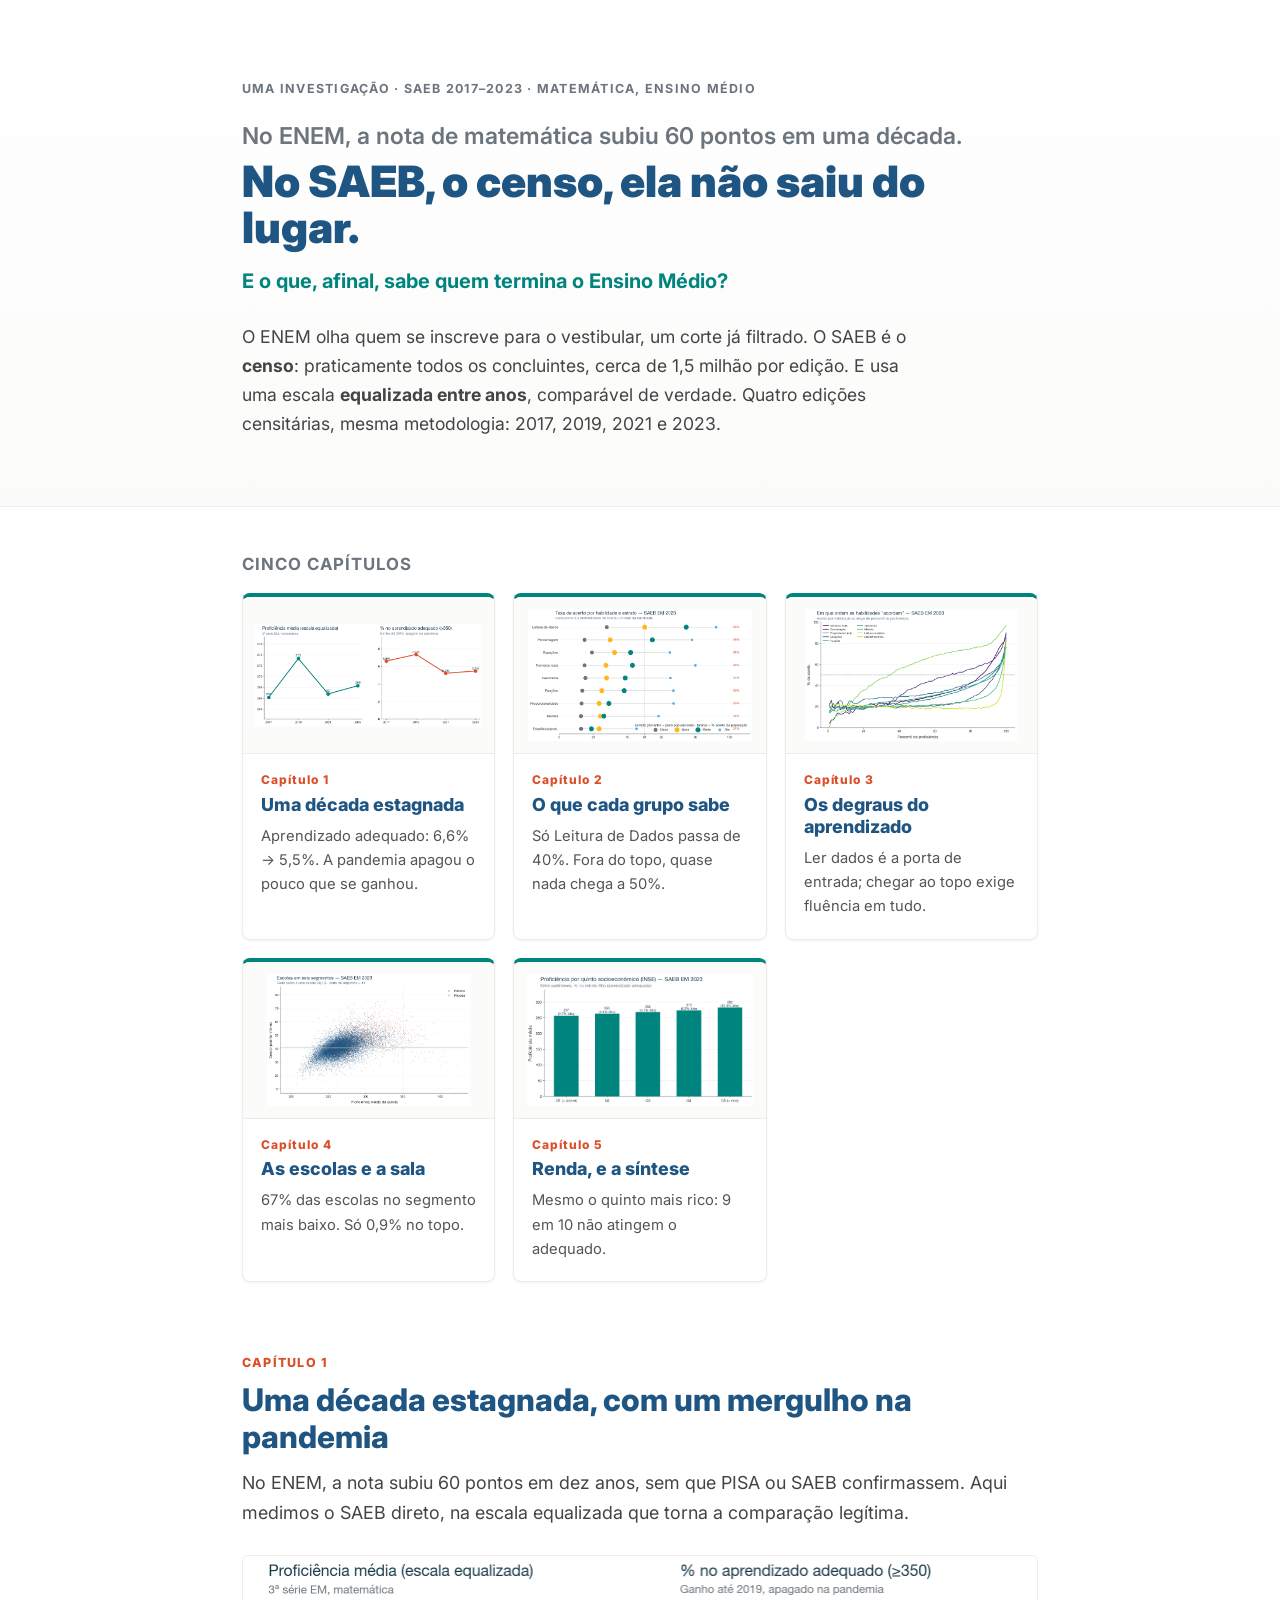
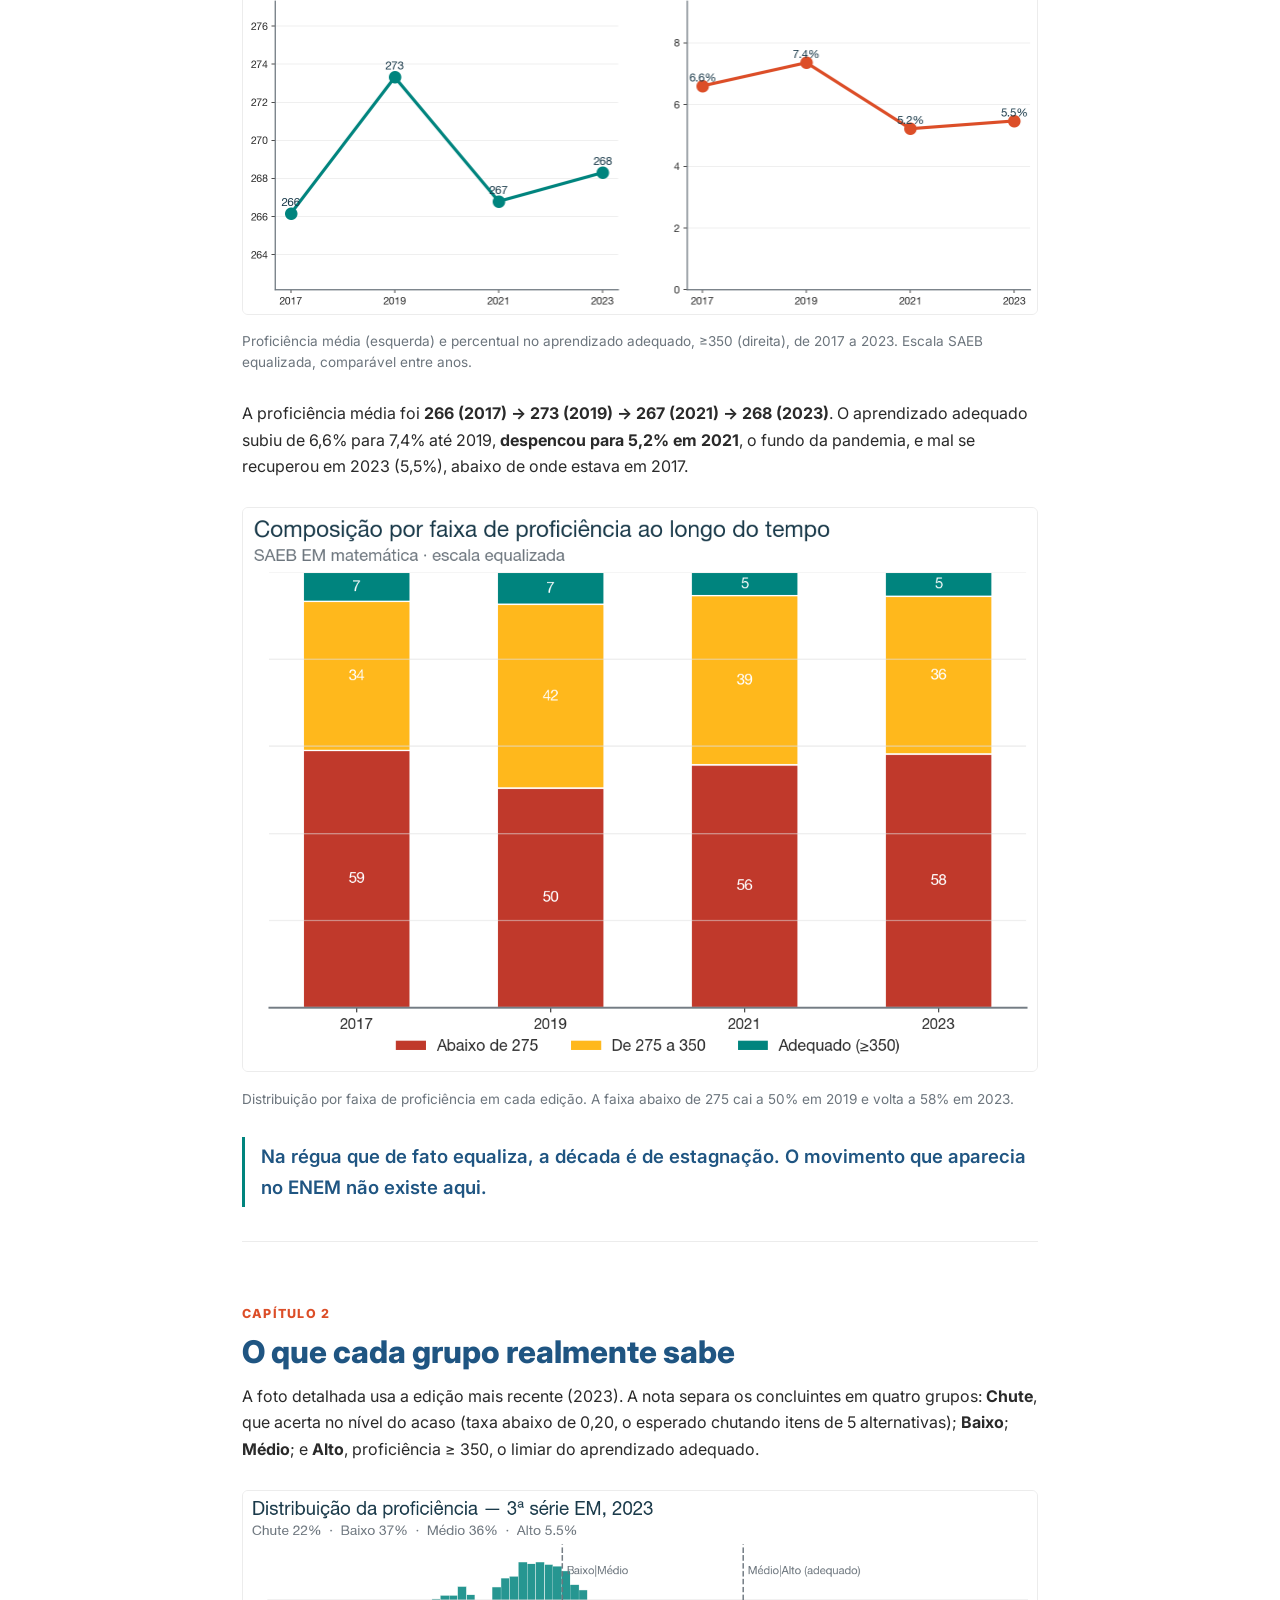
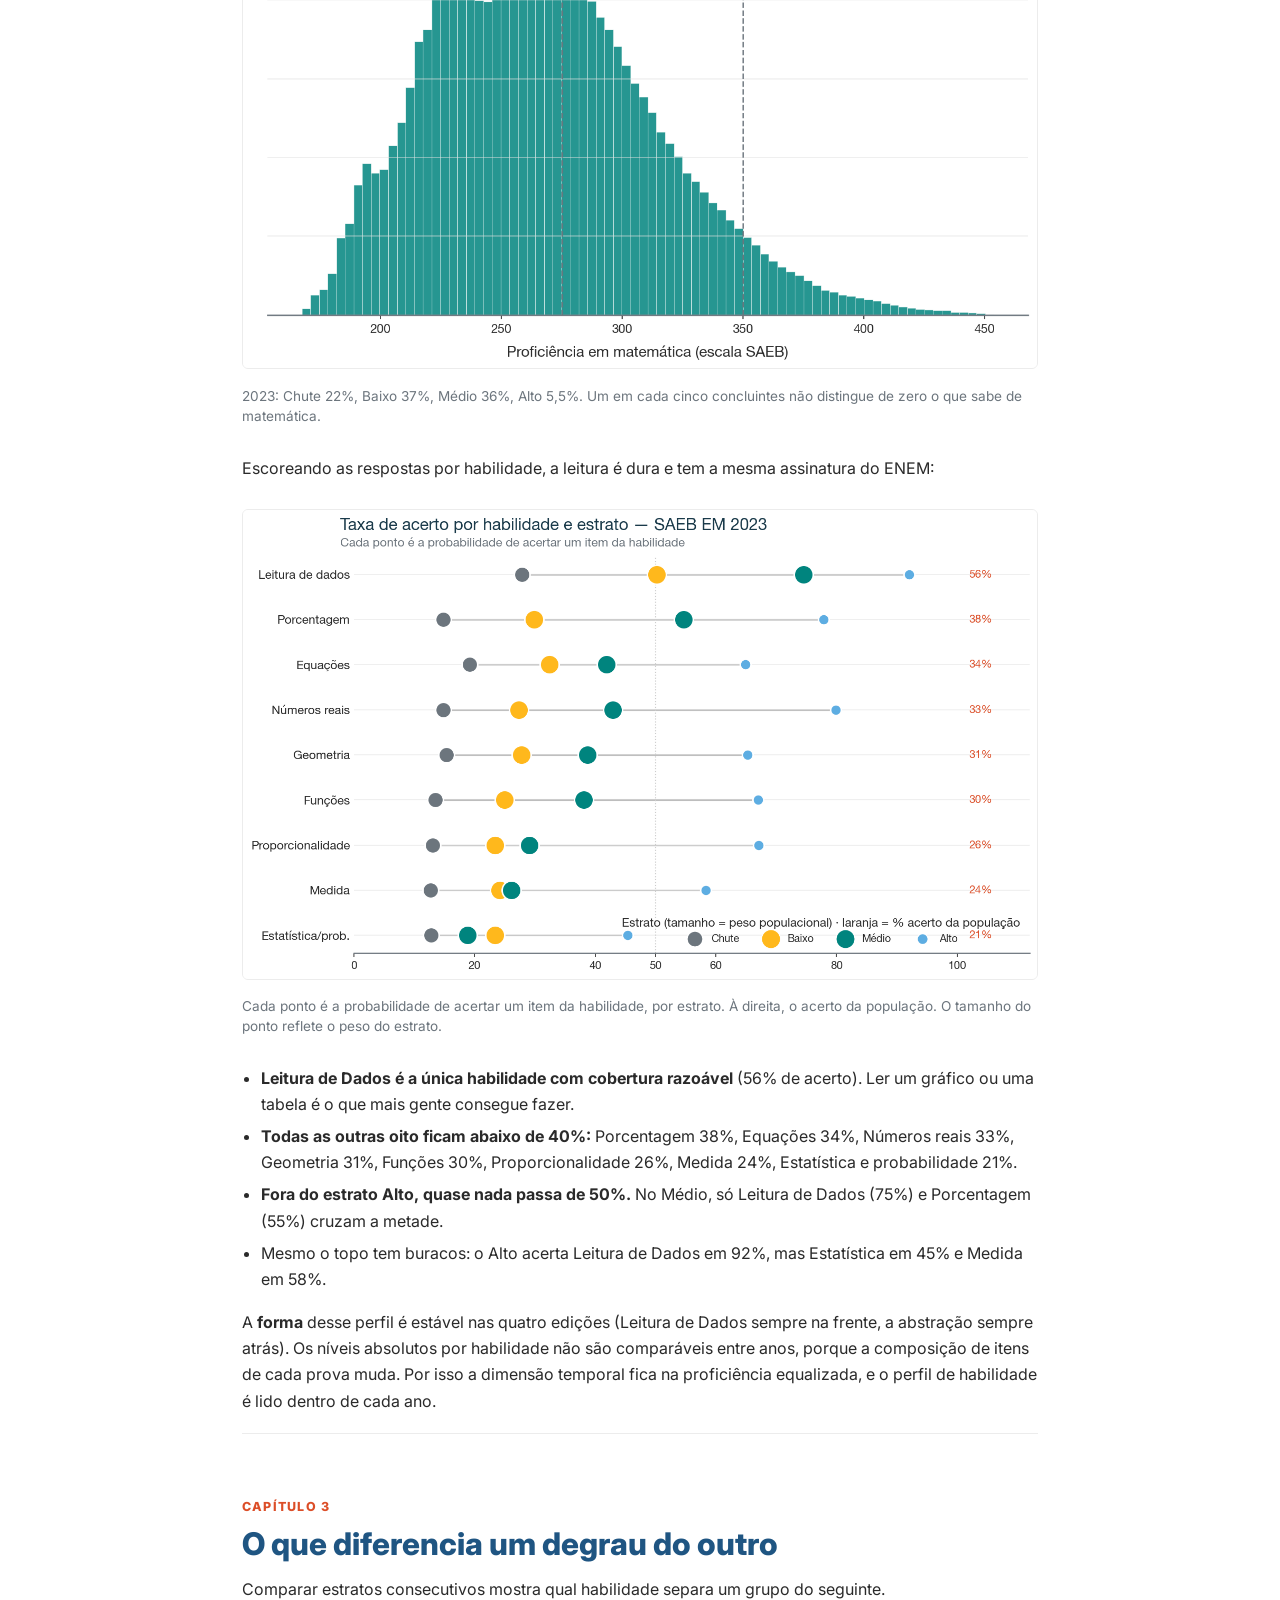
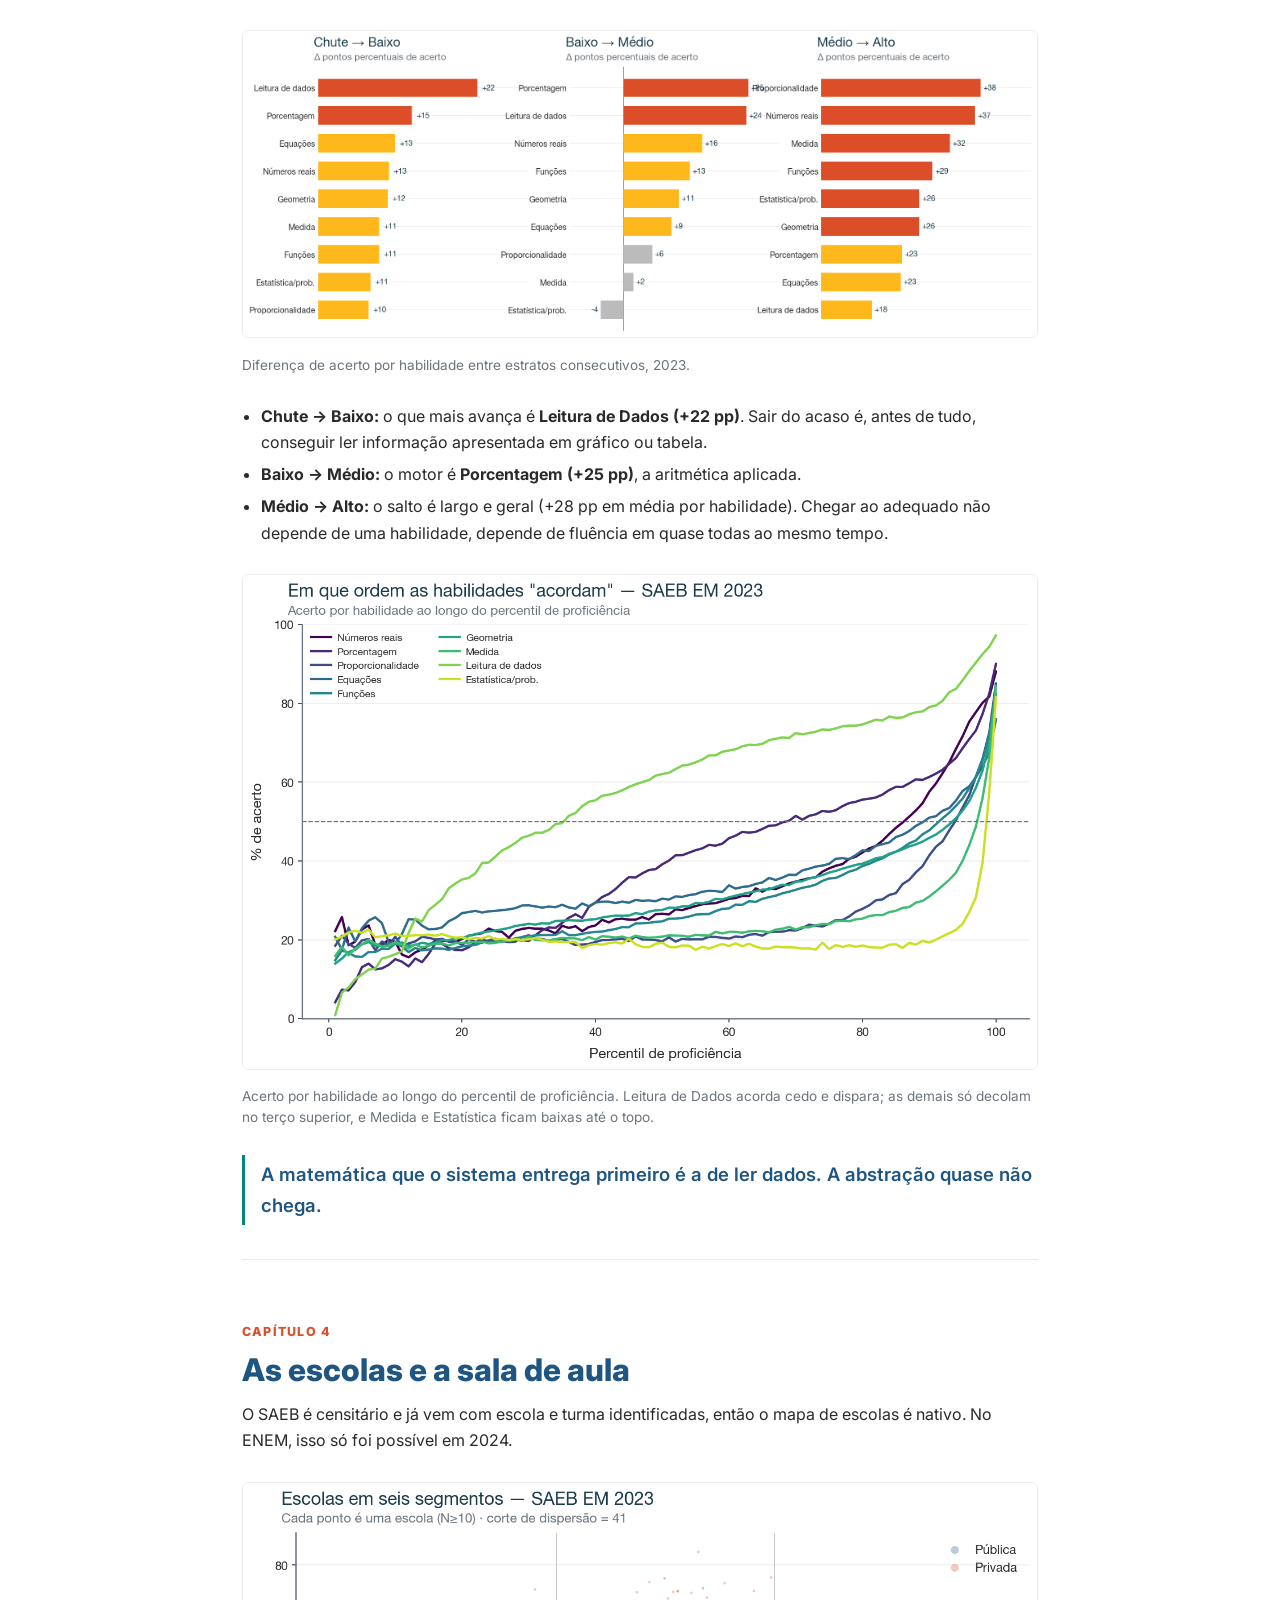
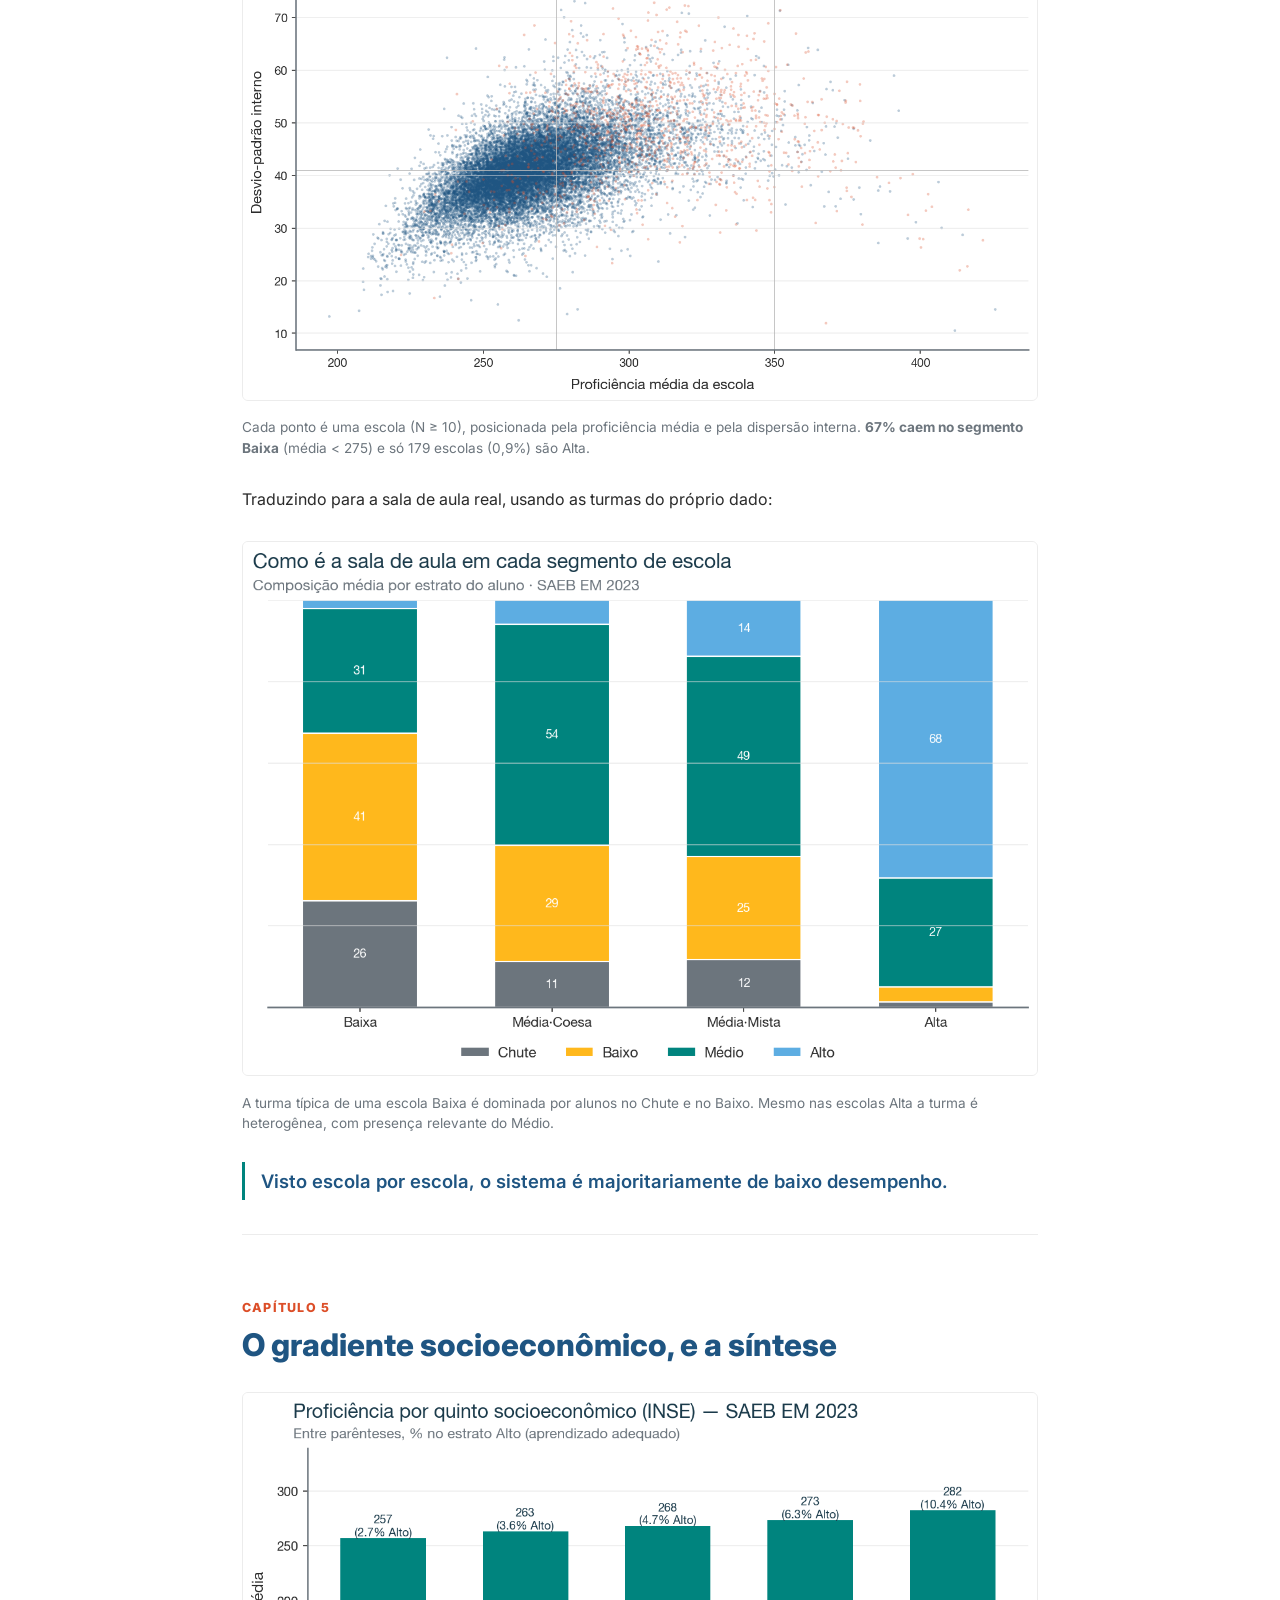
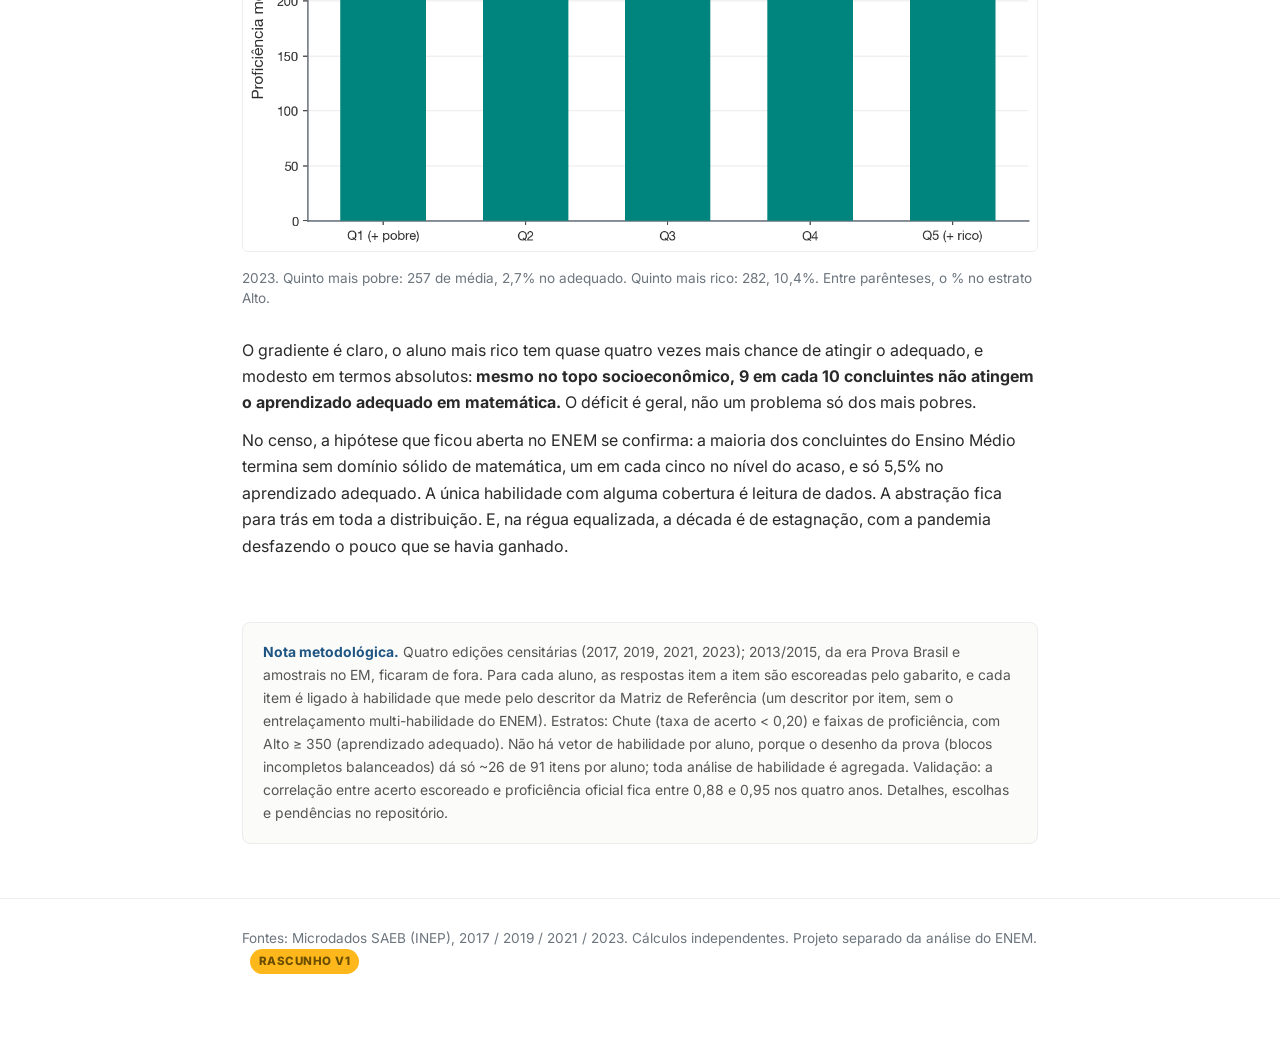
==== index.html @ c603b4b7 "Deploy 9cc44367ea4aab92e8d65882e4c3f8c95332ad03 9cc44367ea4aab92e8d65882e4c3f8c95332ad03" ====
<!DOCTYPE html>
<html lang="pt-BR">
<head>
<meta charset="UTF-8">
<meta name="viewport" content="width=device-width, initial-scale=1.0">
<title>A matemática que falta, no censo — SAEB 2017–2023</title>
<meta name="description" content="O que sabem de matemática os concluintes do Ensino Médio, no censo SAEB. Quatro edições, escala equalizada, 1,5 milhão de alunos por ano.">
<link rel="preconnect" href="https://fonts.googleapis.com">
<link rel="preconnect" href="https://fonts.gstatic.com" crossorigin>
<link href="https://fonts.googleapis.com/css2?family=Inter:wght@400;500;600;700;800;900&display=swap" rel="stylesheet">
<style>
  :root{--navy:#1F5582;--teal:#00847E;--orange:#DC4E28;--yellow:#FFB81C;--ink:#2a2a2a;--gray:#6C757D;--line:#ececec;--bg:#fbfbfa;}
  *{box-sizing:border-box;}
  html{scroll-behavior:smooth;}
  body{font-family:'Inter',-apple-system,Segoe UI,sans-serif;color:var(--ink);line-height:1.65;margin:0;background:#fff;-webkit-font-smoothing:antialiased;}
  .wrap{max-width:840px;margin:0 auto;padding:0 22px;}

  /* HERO */
  header.hero{background:linear-gradient(180deg,#fff 0%,var(--bg) 100%);border-bottom:1px solid var(--line);padding:70px 0 56px;}
  .kicker{font-size:.78rem;font-weight:700;letter-spacing:.1em;text-transform:uppercase;color:var(--gray);}
  .hero-fact{font-size:1.45rem;font-weight:600;color:var(--gray);margin:18px 0 2px;}
  .hero-contra{font-size:2.7rem;line-height:1.08;font-weight:900;color:var(--navy);margin:0;}
  .hero-q{font-size:1.25rem;color:var(--teal);font-weight:700;margin:14px 0 0;}
  .hero-sub{font-size:1.1rem;color:#444;margin-top:24px;max-width:680px;}

  /* LANDING CARDS */
  .landing{padding:48px 0 8px;}
  .landing h2.section-title{font-size:1.05rem;font-weight:700;color:var(--gray);text-transform:uppercase;letter-spacing:.06em;margin:0 0 18px;}
  .cards{display:grid;grid-template-columns:repeat(auto-fit,minmax(250px,1fr));gap:18px;}
  a.card{display:flex;flex-direction:column;background:#fff;border:1px solid var(--line);border-top:4px solid var(--teal);border-radius:8px;overflow:hidden;text-decoration:none;color:var(--ink);box-shadow:0 1px 3px rgba(0,0,0,.05);transition:transform .18s ease,box-shadow .18s ease;}
  a.card:hover{transform:translateY(-3px);box-shadow:0 6px 18px rgba(0,0,0,.10);}
  .card-viz{background:var(--bg);aspect-ratio:16/10;display:flex;align-items:center;justify-content:center;padding:12px;border-bottom:1px solid var(--line);overflow:hidden;}
  .card-viz img{max-width:100%;max-height:100%;object-fit:contain;}
  .card-body{padding:16px 18px 20px;}
  .card-num{font-size:.75rem;font-weight:800;letter-spacing:.08em;color:var(--orange);}
  .card-h{font-size:1.12rem;font-weight:800;color:var(--navy);line-height:1.22;margin:4px 0 8px;}
  .card-stat{font-size:.92rem;color:#555;}

  /* CHAPTERS */
  .cap{padding:54px 0 8px;border-top:1px solid var(--line);}
  .cap:first-of-type{border-top:none;}
  .cap-num{font-size:.78rem;font-weight:800;letter-spacing:.1em;text-transform:uppercase;color:var(--orange);}
  h2{font-size:1.95rem;font-weight:800;color:var(--navy);margin:.12em 0 .4em;line-height:1.18;}
  h3{font-size:1.18rem;font-weight:700;color:var(--navy);margin:1.5em 0 .3em;}
  p{margin:.7em 0;}
  .lead{font-size:1.12rem;color:#444;}
  figure{margin:28px 0;}
  figure img{width:100%;border:1px solid var(--line);border-radius:6px;}
  figcaption{font-size:.85rem;color:var(--gray);margin-top:9px;line-height:1.5;}
  .punch{font-size:1.16rem;font-weight:600;color:var(--navy);border-left:3px solid var(--teal);padding:4px 0 4px 16px;margin:26px 0;}
  ul{padding-left:1.2em;} li{margin:.35em 0;}
  table{border-collapse:collapse;width:100%;font-size:.92rem;margin:20px 0;}
  th,td{border-bottom:1px solid var(--line);padding:8px 10px;text-align:left;}
  th{color:var(--navy);font-weight:700;}
  td:not(:first-child),th:not(:first-child){text-align:center;}
  .nota{font-size:.87rem;color:#555;background:var(--bg);border:1px solid var(--line);border-radius:8px;padding:18px 20px;margin:44px 0 0;}
  .nota strong{color:var(--navy);}
  footer{border-top:1px solid var(--line);margin-top:54px;padding:28px 0 70px;font-size:.85rem;color:var(--gray);}
  .badge{display:inline-block;background:var(--yellow);color:#6b4e00;font-size:.72rem;font-weight:800;letter-spacing:.04em;text-transform:uppercase;padding:3px 9px;border-radius:20px;vertical-align:middle;margin-left:8px;}
  @media(max-width:640px){.hero-contra{font-size:2rem;} h2{font-size:1.55rem;}}
</style>
</head>
<body>

<!-- ===================== HERO ===================== -->
<header class="hero"><div class="wrap">
  <p class="kicker">Uma investigação · SAEB 2017–2023 · Matemática, Ensino Médio</p>
  <p class="hero-fact">No ENEM, a nota de matemática subiu 60 pontos em uma década.</p>
  <h1 class="hero-contra">No SAEB, o censo, ela não saiu do lugar.</h1>
  <p class="hero-q">E o que, afinal, sabe quem termina o Ensino Médio?</p>
  <p class="hero-sub">O ENEM olha quem se inscreve para o vestibular, um corte já filtrado. O SAEB é o <strong>censo</strong>: praticamente todos os concluintes, cerca de 1,5 milhão por edição. E usa uma escala <strong>equalizada entre anos</strong>, comparável de verdade. Quatro edições censitárias, mesma metodologia: 2017, 2019, 2021 e 2023.</p>
</div></header>

<!-- ===================== LANDING CARDS ===================== -->
<section class="landing"><div class="wrap">
  <h2 class="section-title">Cinco capítulos</h2>
  <div class="cards">
    <a class="card" href="#cap1">
      <div class="card-viz"><img src="figures/fig0_evolucao.png" alt=""></div>
      <div class="card-body"><div class="card-num">Capítulo 1</div>
        <div class="card-h">Uma década estagnada</div>
        <div class="card-stat">Aprendizado adequado: 6,6% → 5,5%. A pandemia apagou o pouco que se ganhou.</div></div>
    </a>
    <a class="card" href="#cap2">
      <div class="card-viz"><img src="figures/fig2_dominio_estrato.png" alt=""></div>
      <div class="card-body"><div class="card-num">Capítulo 2</div>
        <div class="card-h">O que cada grupo sabe</div>
        <div class="card-stat">Só Leitura de Dados passa de 40%. Fora do topo, quase nada chega a 50%.</div></div>
    </a>
    <a class="card" href="#cap3">
      <div class="card-viz"><img src="figures/fig4_emergencia.png" alt=""></div>
      <div class="card-body"><div class="card-num">Capítulo 3</div>
        <div class="card-h">Os degraus do aprendizado</div>
        <div class="card-stat">Ler dados é a porta de entrada; chegar ao topo exige fluência em tudo.</div></div>
    </a>
    <a class="card" href="#cap4">
      <div class="card-viz"><img src="figures/fig5_escolas.png" alt=""></div>
      <div class="card-body"><div class="card-num">Capítulo 4</div>
        <div class="card-h">As escolas e a sala</div>
        <div class="card-stat">67% das escolas no segmento mais baixo. Só 0,9% no topo.</div></div>
    </a>
    <a class="card" href="#cap5">
      <div class="card-viz"><img src="figures/fig7_socio.png" alt=""></div>
      <div class="card-body"><div class="card-num">Capítulo 5</div>
        <div class="card-h">Renda, e a síntese</div>
        <div class="card-stat">Mesmo o quinto mais rico: 9 em 10 não atingem o adequado.</div></div>
    </a>
  </div>
</div></section>

<main class="wrap">

<!-- ===================== CAP 1 ===================== -->
<section class="cap" id="cap1">
  <p class="cap-num">Capítulo 1</p>
  <h2>Uma década estagnada, com um mergulho na pandemia</h2>
  <p class="lead">No ENEM, a nota subiu 60 pontos em dez anos, sem que PISA ou SAEB confirmassem. Aqui medimos o SAEB direto, na escala equalizada que torna a comparação legítima.</p>

  <figure><img src="figures/fig0_evolucao.png" alt="Proficiência média e % adequado, 2017 a 2023">
    <figcaption>Proficiência média (esquerda) e percentual no aprendizado adequado, ≥350 (direita), de 2017 a 2023. Escala SAEB equalizada, comparável entre anos.</figcaption></figure>

  <p>A proficiência média foi <strong>266 (2017) → 273 (2019) → 267 (2021) → 268 (2023)</strong>. O aprendizado adequado subiu de 6,6% para 7,4% até 2019, <strong>despencou para 5,2% em 2021</strong>, o fundo da pandemia, e mal se recuperou em 2023 (5,5%), abaixo de onde estava em 2017.</p>

  <figure><img src="figures/fig0b_estratos_tempo.png" alt="Composição por faixa de proficiência ao longo do tempo">
    <figcaption>Distribuição por faixa de proficiência em cada edição. A faixa abaixo de 275 cai a 50% em 2019 e volta a 58% em 2023.</figcaption></figure>

  <p class="punch">Na régua que de fato equaliza, a década é de estagnação. O movimento que aparecia no ENEM não existe aqui.</p>
</section>

<!-- ===================== CAP 2 ===================== -->
<section class="cap" id="cap2">
  <p class="cap-num">Capítulo 2</p>
  <h2>O que cada grupo realmente sabe</h2>
  <p>A foto detalhada usa a edição mais recente (2023). A nota separa os concluintes em quatro grupos: <strong>Chute</strong>, que acerta no nível do acaso (taxa abaixo de 0,20, o esperado chutando itens de 5 alternativas); <strong>Baixo</strong>; <strong>Médio</strong>; e <strong>Alto</strong>, proficiência ≥ 350, o limiar do aprendizado adequado.</p>

  <figure><img src="figures/fig1_distribuicao.png" alt="Distribuição da proficiência, 2023">
    <figcaption>2023: Chute 22%, Baixo 37%, Médio 36%, Alto 5,5%. Um em cada cinco concluintes não distingue de zero o que sabe de matemática.</figcaption></figure>

  <p>Escoreando as respostas por habilidade, a leitura é dura e tem a mesma assinatura do ENEM:</p>

  <figure><img src="figures/fig2_dominio_estrato.png" alt="Taxa de acerto por habilidade e estrato, 2023">
    <figcaption>Cada ponto é a probabilidade de acertar um item da habilidade, por estrato. À direita, o acerto da população. O tamanho do ponto reflete o peso do estrato.</figcaption></figure>

  <ul>
    <li><strong>Leitura de Dados é a única habilidade com cobertura razoável</strong> (56% de acerto). Ler um gráfico ou uma tabela é o que mais gente consegue fazer.</li>
    <li><strong>Todas as outras oito ficam abaixo de 40%:</strong> Porcentagem 38%, Equações 34%, Números reais 33%, Geometria 31%, Funções 30%, Proporcionalidade 26%, Medida 24%, Estatística e probabilidade 21%.</li>
    <li><strong>Fora do estrato Alto, quase nada passa de 50%.</strong> No Médio, só Leitura de Dados (75%) e Porcentagem (55%) cruzam a metade.</li>
    <li>Mesmo o topo tem buracos: o Alto acerta Leitura de Dados em 92%, mas Estatística em 45% e Medida em 58%.</li>
  </ul>
  <p>A <strong>forma</strong> desse perfil é estável nas quatro edições (Leitura de Dados sempre na frente, a abstração sempre atrás). Os níveis absolutos por habilidade não são comparáveis entre anos, porque a composição de itens de cada prova muda. Por isso a dimensão temporal fica na proficiência equalizada, e o perfil de habilidade é lido dentro de cada ano.</p>
</section>

<!-- ===================== CAP 3 ===================== -->
<section class="cap" id="cap3">
  <p class="cap-num">Capítulo 3</p>
  <h2>O que diferencia um degrau do outro</h2>
  <p>Comparar estratos consecutivos mostra qual habilidade separa um grupo do seguinte.</p>
  <figure><img src="figures/fig3_transicoes.png" alt="Transições entre estratos consecutivos">
    <figcaption>Diferença de acerto por habilidade entre estratos consecutivos, 2023.</figcaption></figure>
  <ul>
    <li><strong>Chute → Baixo:</strong> o que mais avança é <strong>Leitura de Dados (+22 pp)</strong>. Sair do acaso é, antes de tudo, conseguir ler informação apresentada em gráfico ou tabela.</li>
    <li><strong>Baixo → Médio:</strong> o motor é <strong>Porcentagem (+25 pp)</strong>, a aritmética aplicada.</li>
    <li><strong>Médio → Alto:</strong> o salto é largo e geral (+28 pp em média por habilidade). Chegar ao adequado não depende de uma habilidade, depende de fluência em quase todas ao mesmo tempo.</li>
  </ul>
  <figure><img src="figures/fig4_emergencia.png" alt="Emergência das habilidades por percentil de proficiência">
    <figcaption>Acerto por habilidade ao longo do percentil de proficiência. Leitura de Dados acorda cedo e dispara; as demais só decolam no terço superior, e Medida e Estatística ficam baixas até o topo.</figcaption></figure>
  <p class="punch">A matemática que o sistema entrega primeiro é a de ler dados. A abstração quase não chega.</p>
</section>

<!-- ===================== CAP 4 ===================== -->
<section class="cap" id="cap4">
  <p class="cap-num">Capítulo 4</p>
  <h2>As escolas e a sala de aula</h2>
  <p>O SAEB é censitário e já vem com escola e turma identificadas, então o mapa de escolas é nativo. No ENEM, isso só foi possível em 2024.</p>
  <figure><img src="figures/fig5_escolas.png" alt="Escolas em seis segmentos: média por dispersão interna">
    <figcaption>Cada ponto é uma escola (N ≥ 10), posicionada pela proficiência média e pela dispersão interna. <strong>67% caem no segmento Baixa</strong> (média &lt; 275) e só 179 escolas (0,9%) são Alta.</figcaption></figure>
  <p>Traduzindo para a sala de aula real, usando as turmas do próprio dado:</p>
  <figure><img src="figures/fig6_sala.png" alt="Composição da sala de aula por segmento de escola">
    <figcaption>A turma típica de uma escola Baixa é dominada por alunos no Chute e no Baixo. Mesmo nas escolas Alta a turma é heterogênea, com presença relevante do Médio.</figcaption></figure>
  <p class="punch">Visto escola por escola, o sistema é majoritariamente de baixo desempenho.</p>
</section>

<!-- ===================== CAP 5 ===================== -->
<section class="cap" id="cap5">
  <p class="cap-num">Capítulo 5</p>
  <h2>O gradiente socioeconômico, e a síntese</h2>
  <figure><img src="figures/fig7_socio.png" alt="Proficiência por quinto socioeconômico (INSE)">
    <figcaption>2023. Quinto mais pobre: 257 de média, 2,7% no adequado. Quinto mais rico: 282, 10,4%. Entre parênteses, o % no estrato Alto.</figcaption></figure>
  <p>O gradiente é claro, o aluno mais rico tem quase quatro vezes mais chance de atingir o adequado, e modesto em termos absolutos: <strong>mesmo no topo socioeconômico, 9 em cada 10 concluintes não atingem o aprendizado adequado em matemática.</strong> O déficit é geral, não um problema só dos mais pobres.</p>

  <p>No censo, a hipótese que ficou aberta no ENEM se confirma: a maioria dos concluintes do Ensino Médio termina sem domínio sólido de matemática, um em cada cinco no nível do acaso, e só 5,5% no aprendizado adequado. A única habilidade com alguma cobertura é leitura de dados. A abstração fica para trás em toda a distribuição. E, na régua equalizada, a década é de estagnação, com a pandemia desfazendo o pouco que se havia ganhado.</p>
</section>

<div class="nota">
  <strong>Nota metodológica.</strong> Quatro edições censitárias (2017, 2019, 2021, 2023); 2013/2015, da era Prova Brasil e amostrais no EM, ficaram de fora. Para cada aluno, as respostas item a item são escoreadas pelo gabarito, e cada item é ligado à habilidade que mede pelo descritor da Matriz de Referência (um descritor por item, sem o entrelaçamento multi-habilidade do ENEM). Estratos: Chute (taxa de acerto &lt; 0,20) e faixas de proficiência, com Alto ≥ 350 (aprendizado adequado). Não há vetor de habilidade por aluno, porque o desenho da prova (blocos incompletos balanceados) dá só ~26 de 91 itens por aluno; toda análise de habilidade é agregada. Validação: a correlação entre acerto escoreado e proficiência oficial fica entre 0,88 e 0,95 nos quatro anos. Detalhes, escolhas e pendências no repositório.
</div>

</main>

<footer><div class="wrap">
  Fontes: Microdados SAEB (INEP), 2017 / 2019 / 2021 / 2023. Cálculos independentes. Projeto separado da análise do ENEM. <span class="badge">rascunho v1</span>
</div></footer>

</body>
</html>
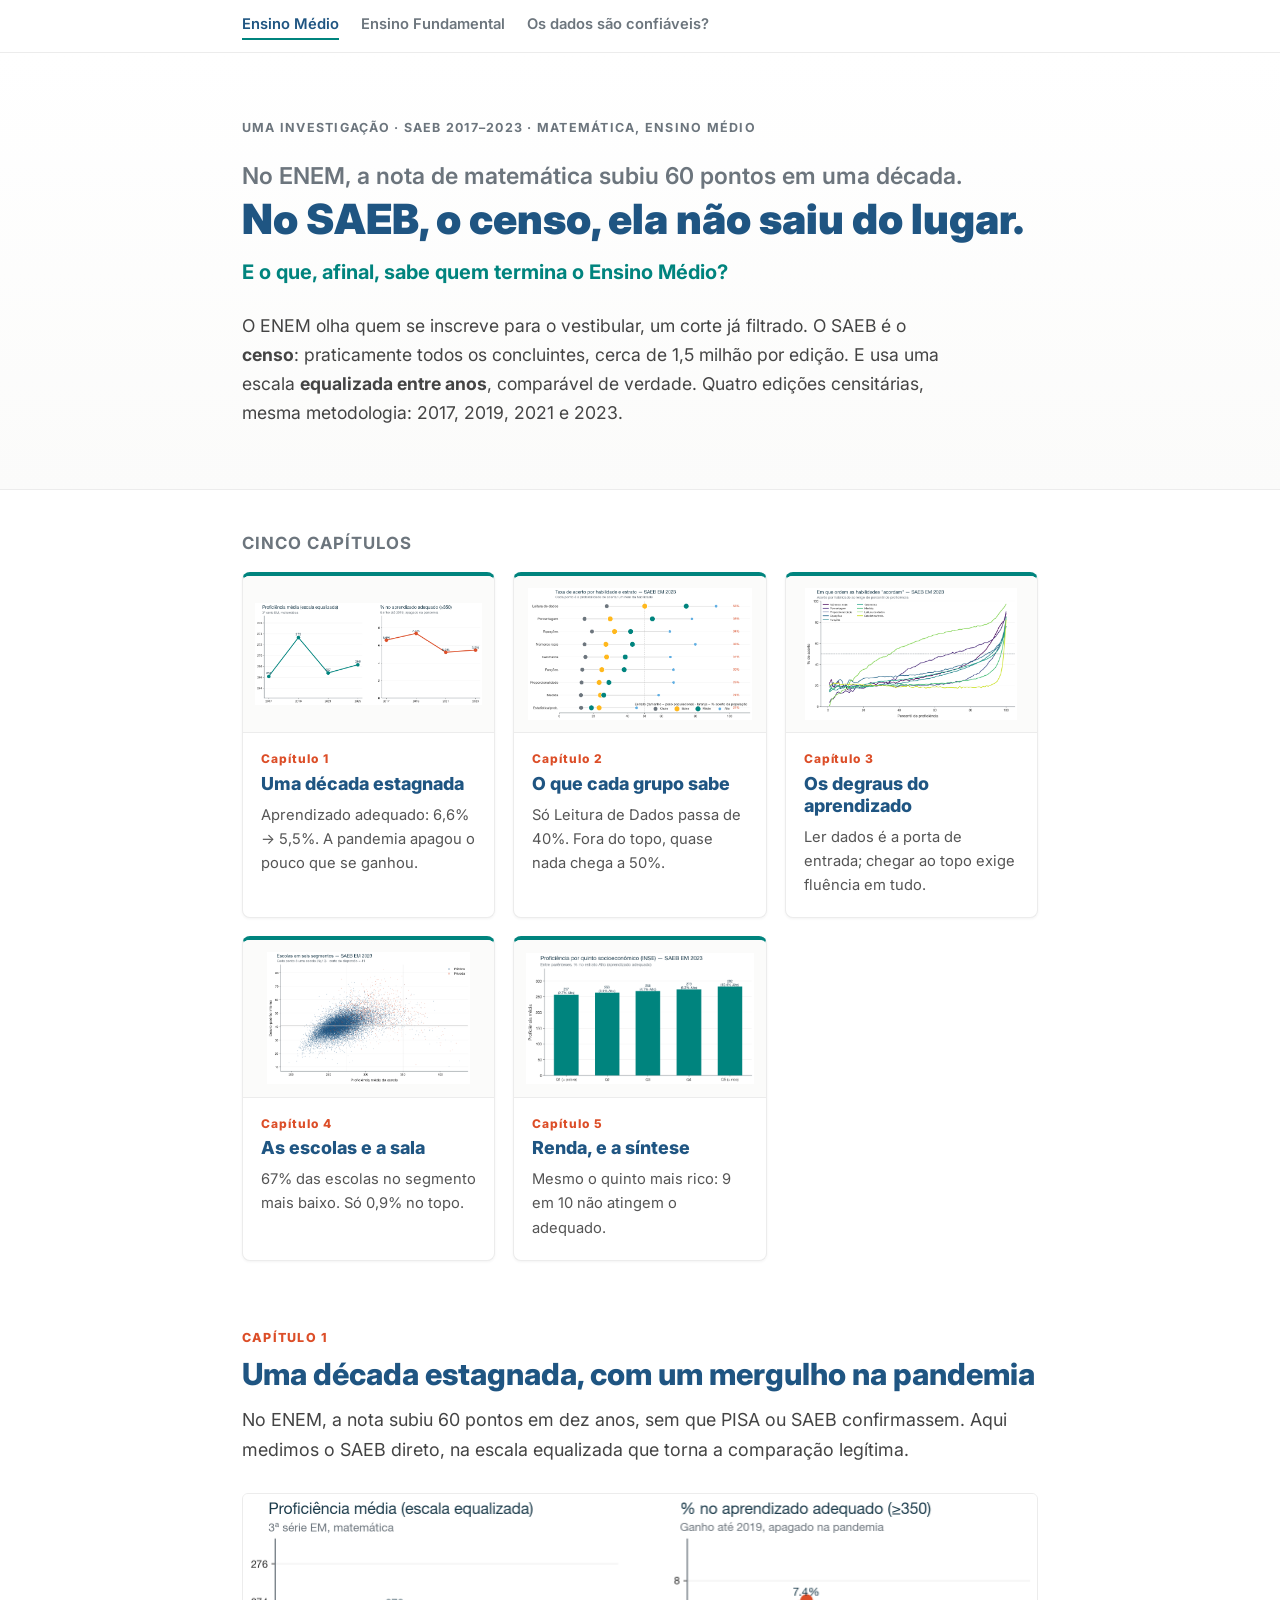
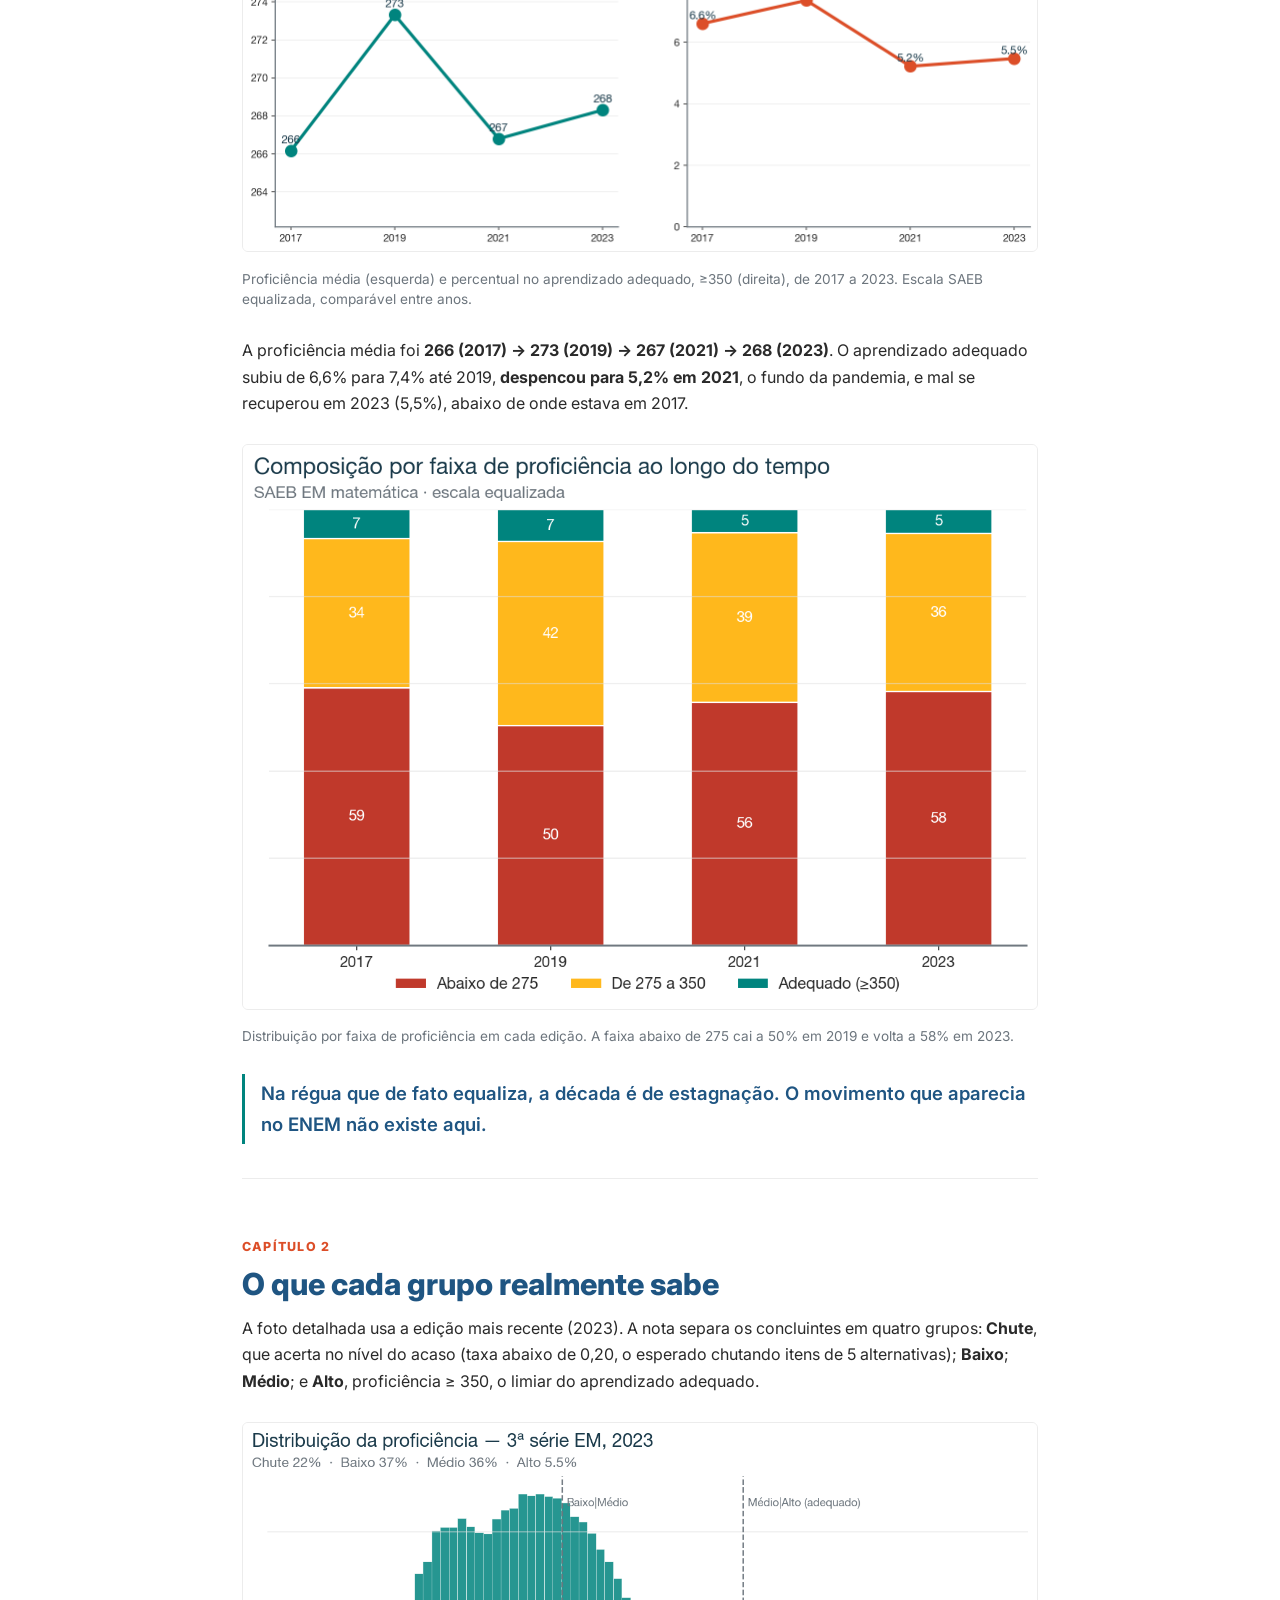
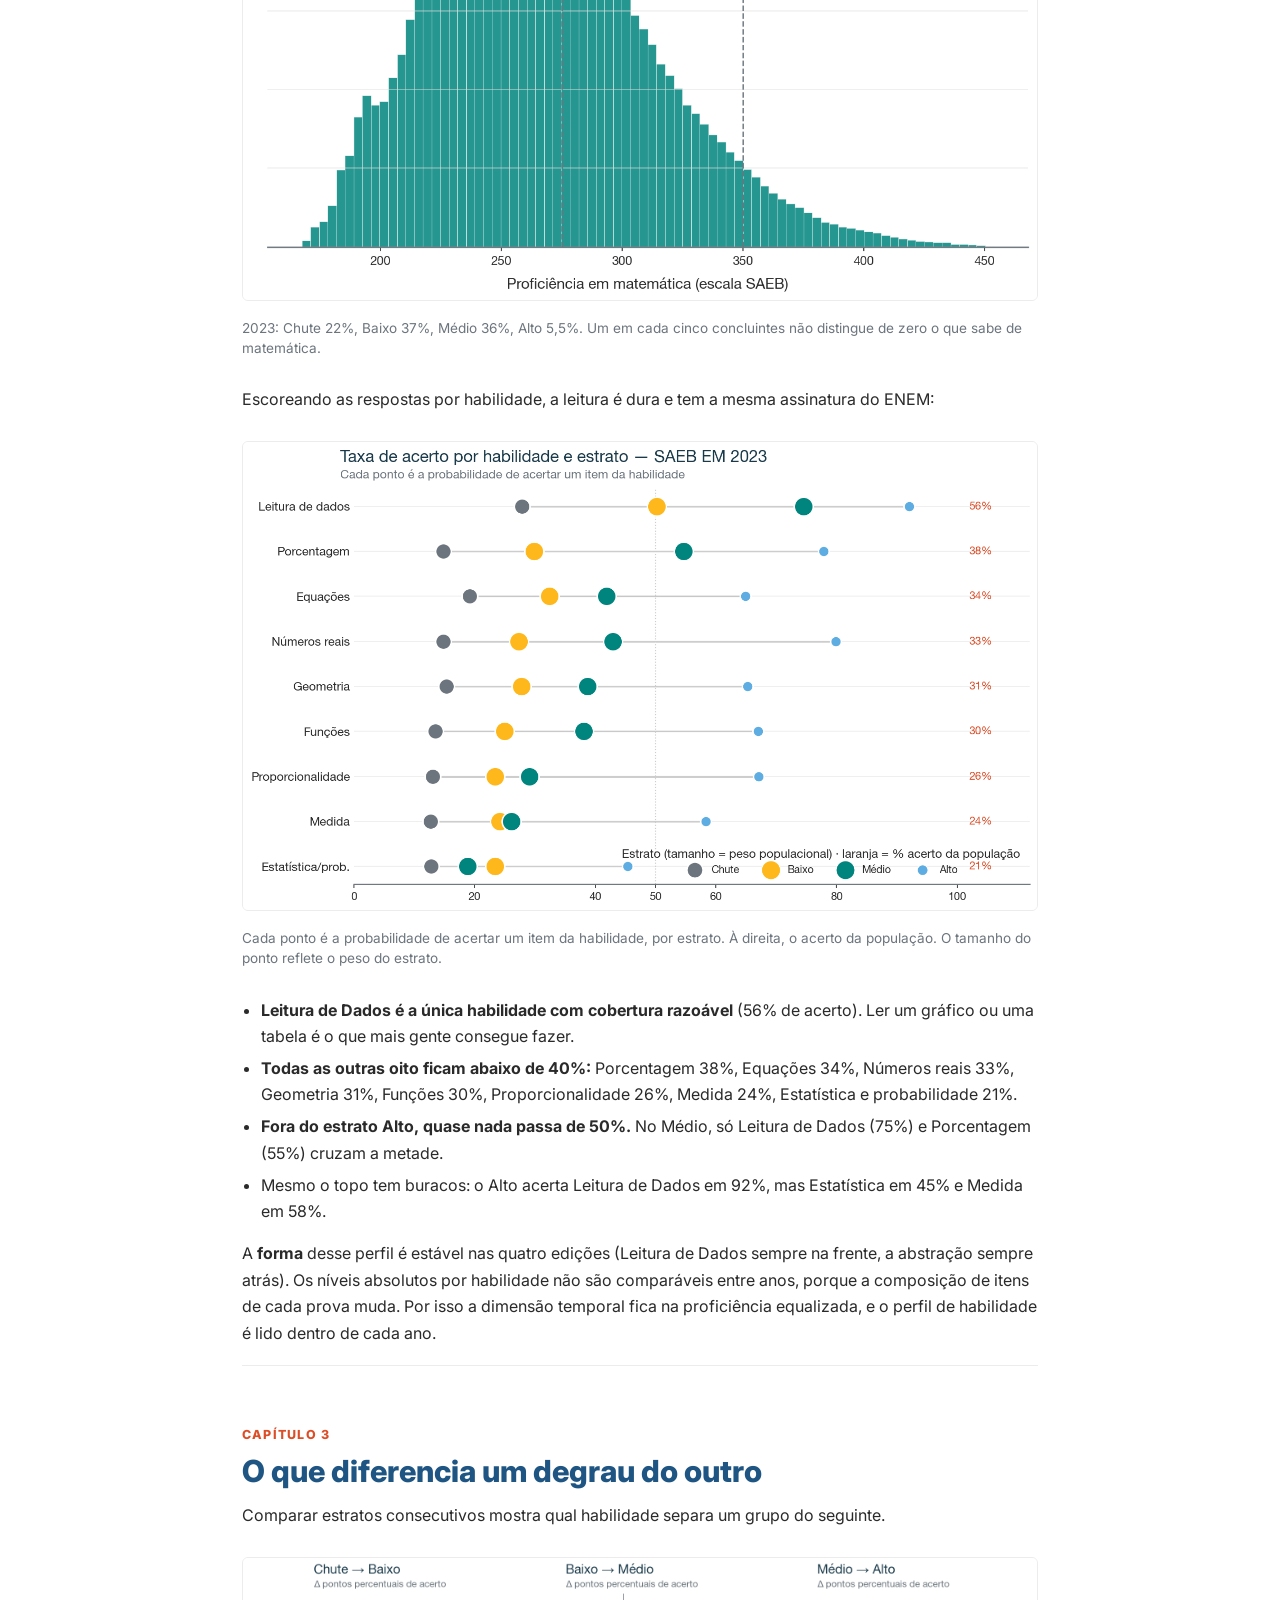
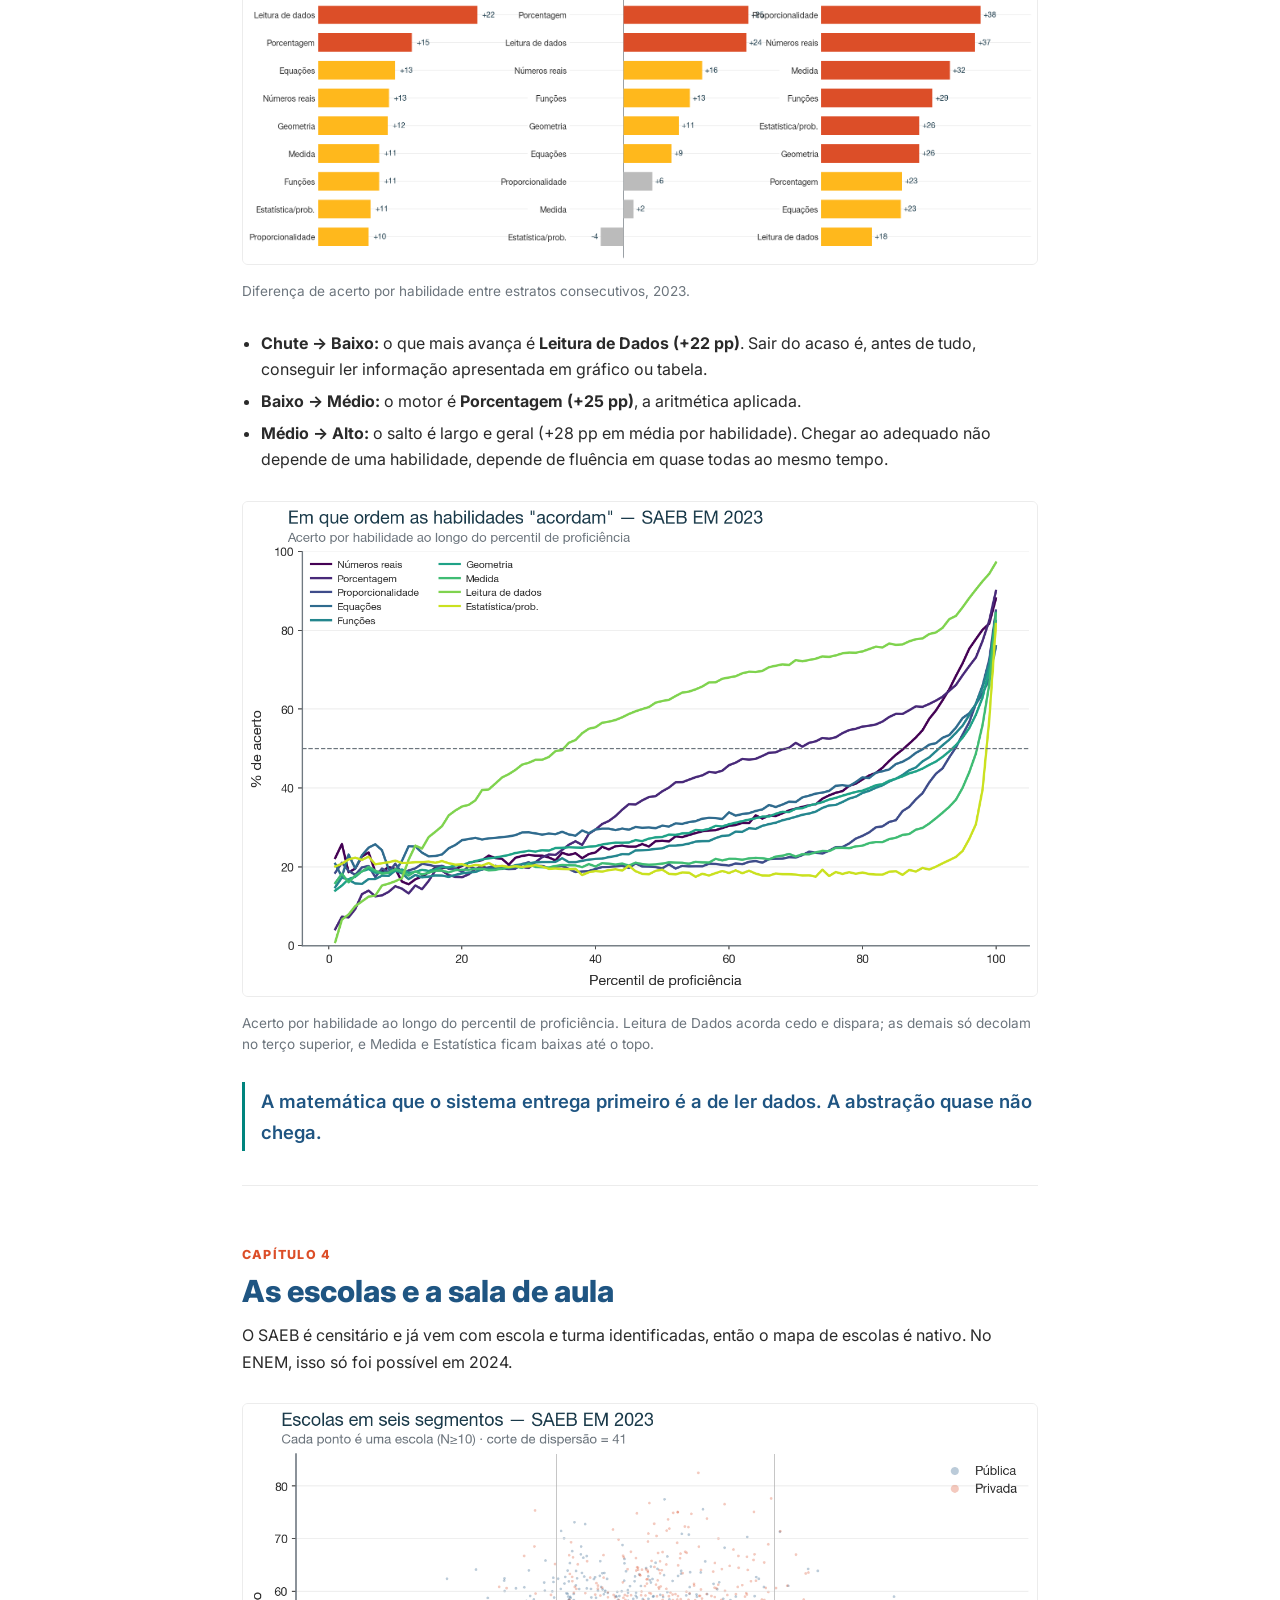
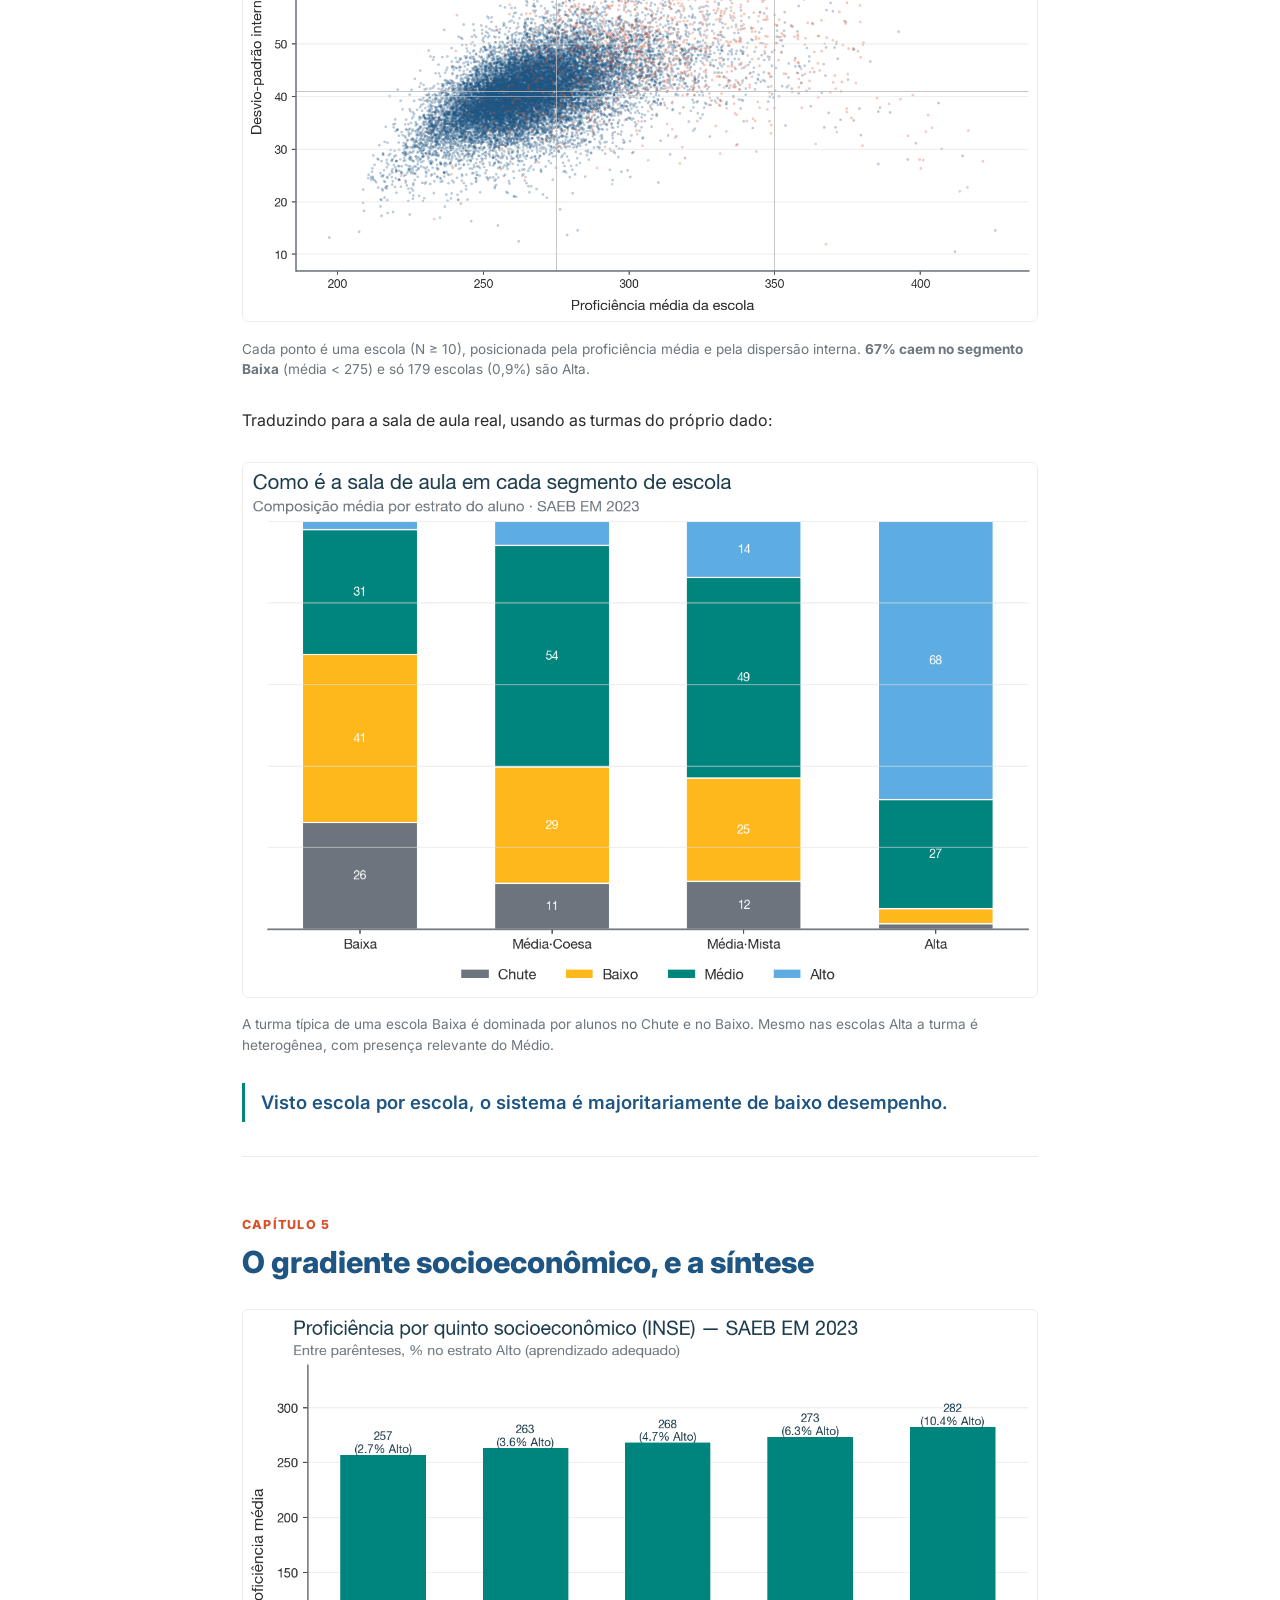
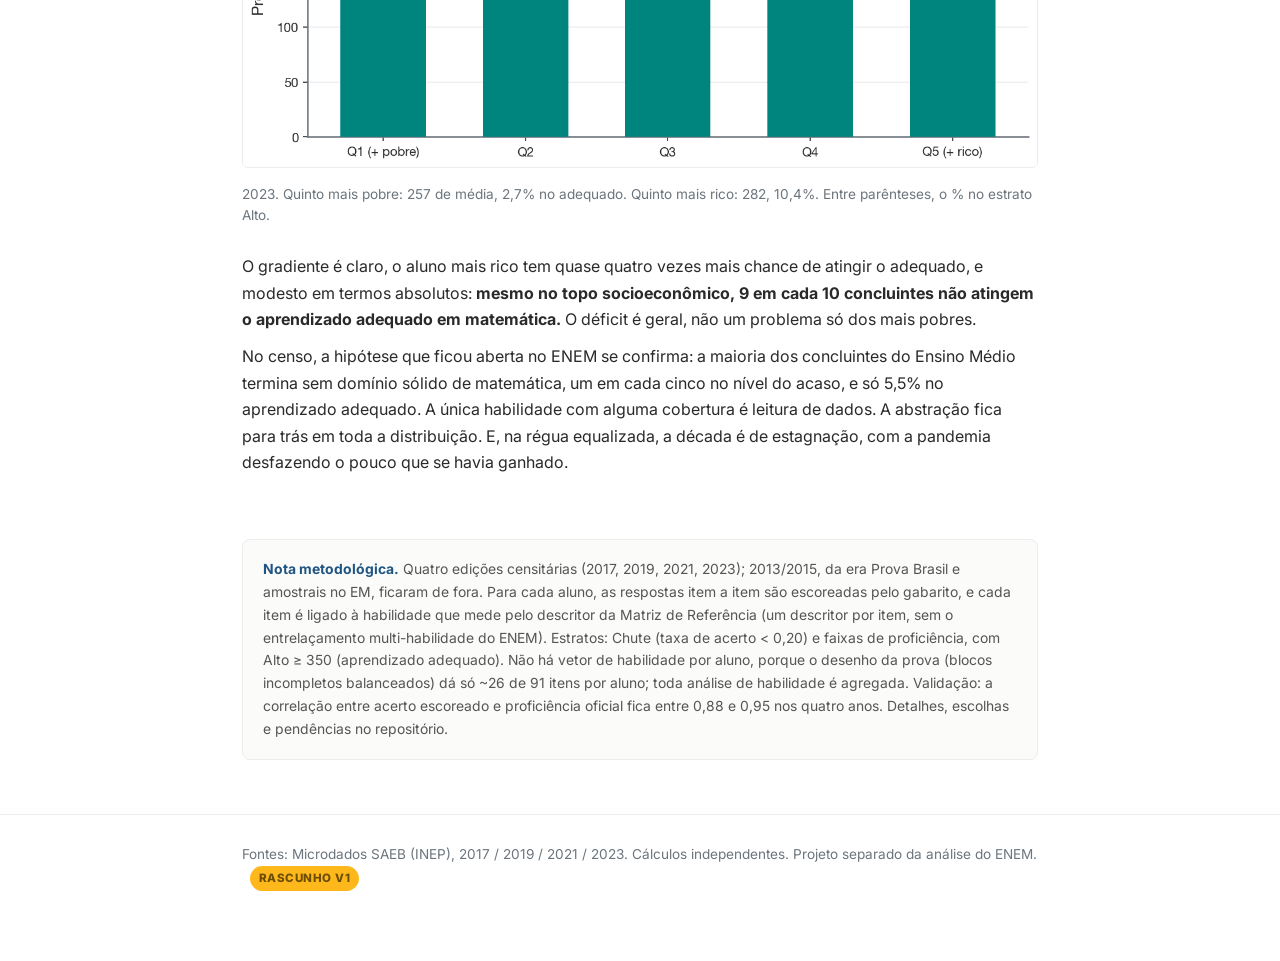
==== commit 81a03a48: "Deploy ef89f4ba3a1aa6a92cd9d0facf4ddd7356e1c2c3 ef89f4ba3a1aa6a92cd9d0facf4ddd7356e1c2c3" ====
--- a/index.html
+++ b/index.html
@@ -8,59 +8,14 @@
 <link rel="preconnect" href="https://fonts.googleapis.com">
 <link rel="preconnect" href="https://fonts.gstatic.com" crossorigin>
 <link href="https://fonts.googleapis.com/css2?family=Inter:wght@400;500;600;700;800;900&display=swap" rel="stylesheet">
-<style>
-  :root{--navy:#1F5582;--teal:#00847E;--orange:#DC4E28;--yellow:#FFB81C;--ink:#2a2a2a;--gray:#6C757D;--line:#ececec;--bg:#fbfbfa;}
-  *{box-sizing:border-box;}
-  html{scroll-behavior:smooth;}
-  body{font-family:'Inter',-apple-system,Segoe UI,sans-serif;color:var(--ink);line-height:1.65;margin:0;background:#fff;-webkit-font-smoothing:antialiased;}
-  .wrap{max-width:840px;margin:0 auto;padding:0 22px;}
-
-  /* HERO */
-  header.hero{background:linear-gradient(180deg,#fff 0%,var(--bg) 100%);border-bottom:1px solid var(--line);padding:70px 0 56px;}
-  .kicker{font-size:.78rem;font-weight:700;letter-spacing:.1em;text-transform:uppercase;color:var(--gray);}
-  .hero-fact{font-size:1.45rem;font-weight:600;color:var(--gray);margin:18px 0 2px;}
-  .hero-contra{font-size:2.7rem;line-height:1.08;font-weight:900;color:var(--navy);margin:0;}
-  .hero-q{font-size:1.25rem;color:var(--teal);font-weight:700;margin:14px 0 0;}
-  .hero-sub{font-size:1.1rem;color:#444;margin-top:24px;max-width:680px;}
-
-  /* LANDING CARDS */
-  .landing{padding:48px 0 8px;}
-  .landing h2.section-title{font-size:1.05rem;font-weight:700;color:var(--gray);text-transform:uppercase;letter-spacing:.06em;margin:0 0 18px;}
-  .cards{display:grid;grid-template-columns:repeat(auto-fit,minmax(250px,1fr));gap:18px;}
-  a.card{display:flex;flex-direction:column;background:#fff;border:1px solid var(--line);border-top:4px solid var(--teal);border-radius:8px;overflow:hidden;text-decoration:none;color:var(--ink);box-shadow:0 1px 3px rgba(0,0,0,.05);transition:transform .18s ease,box-shadow .18s ease;}
-  a.card:hover{transform:translateY(-3px);box-shadow:0 6px 18px rgba(0,0,0,.10);}
-  .card-viz{background:var(--bg);aspect-ratio:16/10;display:flex;align-items:center;justify-content:center;padding:12px;border-bottom:1px solid var(--line);overflow:hidden;}
-  .card-viz img{max-width:100%;max-height:100%;object-fit:contain;}
-  .card-body{padding:16px 18px 20px;}
-  .card-num{font-size:.75rem;font-weight:800;letter-spacing:.08em;color:var(--orange);}
-  .card-h{font-size:1.12rem;font-weight:800;color:var(--navy);line-height:1.22;margin:4px 0 8px;}
-  .card-stat{font-size:.92rem;color:#555;}
-
-  /* CHAPTERS */
-  .cap{padding:54px 0 8px;border-top:1px solid var(--line);}
-  .cap:first-of-type{border-top:none;}
-  .cap-num{font-size:.78rem;font-weight:800;letter-spacing:.1em;text-transform:uppercase;color:var(--orange);}
-  h2{font-size:1.95rem;font-weight:800;color:var(--navy);margin:.12em 0 .4em;line-height:1.18;}
-  h3{font-size:1.18rem;font-weight:700;color:var(--navy);margin:1.5em 0 .3em;}
-  p{margin:.7em 0;}
-  .lead{font-size:1.12rem;color:#444;}
-  figure{margin:28px 0;}
-  figure img{width:100%;border:1px solid var(--line);border-radius:6px;}
-  figcaption{font-size:.85rem;color:var(--gray);margin-top:9px;line-height:1.5;}
-  .punch{font-size:1.16rem;font-weight:600;color:var(--navy);border-left:3px solid var(--teal);padding:4px 0 4px 16px;margin:26px 0;}
-  ul{padding-left:1.2em;} li{margin:.35em 0;}
-  table{border-collapse:collapse;width:100%;font-size:.92rem;margin:20px 0;}
-  th,td{border-bottom:1px solid var(--line);padding:8px 10px;text-align:left;}
-  th{color:var(--navy);font-weight:700;}
-  td:not(:first-child),th:not(:first-child){text-align:center;}
-  .nota{font-size:.87rem;color:#555;background:var(--bg);border:1px solid var(--line);border-radius:8px;padding:18px 20px;margin:44px 0 0;}
-  .nota strong{color:var(--navy);}
-  footer{border-top:1px solid var(--line);margin-top:54px;padding:28px 0 70px;font-size:.85rem;color:var(--gray);}
-  .badge{display:inline-block;background:var(--yellow);color:#6b4e00;font-size:.72rem;font-weight:800;letter-spacing:.04em;text-transform:uppercase;padding:3px 9px;border-radius:20px;vertical-align:middle;margin-left:8px;}
-  @media(max-width:640px){.hero-contra{font-size:2rem;} h2{font-size:1.55rem;}}
-</style>
+<link rel="stylesheet" href="style.css">
 </head>
 <body>
+<nav class="topnav"><div class="wrap">
+  <a href="index.html" class="active">Ensino Médio</a>
+  <a href="ef.html">Ensino Fundamental</a>
+  <a href="confiabilidade.html">Os dados são confiáveis?</a>
+</div></nav>
 
 <!-- ===================== HERO ===================== -->
 <header class="hero"><div class="wrap">
--- a/style.css
+++ b/style.css
@@ -0,0 +1,58 @@
+:root{--navy:#1F5582;--teal:#00847E;--orange:#DC4E28;--yellow:#FFB81C;--ink:#2a2a2a;--gray:#6C757D;--line:#ececec;--bg:#fbfbfa;}
+*{box-sizing:border-box;}
+html{scroll-behavior:smooth;}
+body{font-family:'Inter',-apple-system,Segoe UI,sans-serif;color:var(--ink);line-height:1.65;margin:0;background:#fff;-webkit-font-smoothing:antialiased;}
+.wrap{max-width:840px;margin:0 auto;padding:0 22px;}
+
+/* NAV */
+nav.topnav{position:sticky;top:0;z-index:10;background:rgba(255,255,255,.95);backdrop-filter:saturate(1.2) blur(6px);border-bottom:1px solid var(--line);}
+nav.topnav .wrap{display:flex;gap:22px;flex-wrap:wrap;padding-top:12px;padding-bottom:12px;}
+nav.topnav a{font-size:.92rem;font-weight:600;color:var(--gray);text-decoration:none;}
+nav.topnav a:hover{color:var(--navy);}
+nav.topnav a.active{color:var(--navy);border-bottom:2px solid var(--teal);padding-bottom:2px;}
+
+/* HERO */
+header.hero{background:linear-gradient(180deg,#fff 0%,var(--bg) 100%);border-bottom:1px solid var(--line);padding:56px 0 50px;}
+.kicker{font-size:.78rem;font-weight:700;letter-spacing:.1em;text-transform:uppercase;color:var(--gray);}
+.hero-fact{font-size:1.45rem;font-weight:600;color:var(--gray);margin:18px 0 2px;}
+.hero-contra{font-size:2.6rem;line-height:1.08;font-weight:900;color:var(--navy);margin:0;}
+.hero-q{font-size:1.25rem;color:var(--teal);font-weight:700;margin:14px 0 0;}
+.hero-sub{font-size:1.1rem;color:#444;margin-top:22px;max-width:700px;}
+
+/* CARDS */
+.landing{padding:44px 0 8px;}
+.landing h2.section-title{font-size:1.05rem;font-weight:700;color:var(--gray);text-transform:uppercase;letter-spacing:.06em;margin:0 0 18px;}
+.cards{display:grid;grid-template-columns:repeat(auto-fit,minmax(250px,1fr));gap:18px;}
+a.card{display:flex;flex-direction:column;background:#fff;border:1px solid var(--line);border-top:4px solid var(--teal);border-radius:8px;overflow:hidden;text-decoration:none;color:var(--ink);box-shadow:0 1px 3px rgba(0,0,0,.05);transition:transform .18s ease,box-shadow .18s ease;}
+a.card:hover{transform:translateY(-3px);box-shadow:0 6px 18px rgba(0,0,0,.10);}
+.card-viz{background:var(--bg);aspect-ratio:16/10;display:flex;align-items:center;justify-content:center;padding:12px;border-bottom:1px solid var(--line);overflow:hidden;}
+.card-viz img{max-width:100%;max-height:100%;object-fit:contain;}
+.card-body{padding:16px 18px 20px;}
+.card-num{font-size:.75rem;font-weight:800;letter-spacing:.08em;color:var(--orange);}
+.card-h{font-size:1.12rem;font-weight:800;color:var(--navy);line-height:1.22;margin:4px 0 8px;}
+.card-stat{font-size:.92rem;color:#555;}
+
+/* CHAPTERS */
+.cap{padding:50px 0 8px;border-top:1px solid var(--line);}
+.cap:first-of-type{border-top:none;}
+.cap-num{font-size:.78rem;font-weight:800;letter-spacing:.1em;text-transform:uppercase;color:var(--orange);}
+h1.page{font-size:2.4rem;font-weight:900;color:var(--navy);margin:.3em 0 .2em;line-height:1.12;}
+h2{font-size:1.9rem;font-weight:800;color:var(--navy);margin:.12em 0 .4em;line-height:1.18;}
+h3{font-size:1.18rem;font-weight:700;color:var(--navy);margin:1.5em 0 .3em;}
+p{margin:.7em 0;}
+.lead{font-size:1.12rem;color:#444;}
+figure{margin:28px 0;}
+figure img{width:100%;border:1px solid var(--line);border-radius:6px;}
+figcaption{font-size:.85rem;color:var(--gray);margin-top:9px;line-height:1.5;}
+.punch{font-size:1.16rem;font-weight:600;color:var(--navy);border-left:3px solid var(--teal);padding:4px 0 4px 16px;margin:26px 0;}
+.flag{border-left-color:var(--orange);}
+ul{padding-left:1.2em;} li{margin:.35em 0;}
+table{border-collapse:collapse;width:100%;font-size:.92rem;margin:20px 0;}
+th,td{border-bottom:1px solid var(--line);padding:8px 10px;text-align:left;}
+th{color:var(--navy);font-weight:700;}
+td:not(:first-child),th:not(:first-child){text-align:center;}
+.nota{font-size:.87rem;color:#555;background:var(--bg);border:1px solid var(--line);border-radius:8px;padding:18px 20px;margin:44px 0 0;}
+.nota strong{color:var(--navy);}
+footer{border-top:1px solid var(--line);margin-top:54px;padding:28px 0 70px;font-size:.85rem;color:var(--gray);}
+.badge{display:inline-block;background:var(--yellow);color:#6b4e00;font-size:.72rem;font-weight:800;letter-spacing:.04em;text-transform:uppercase;padding:3px 9px;border-radius:20px;vertical-align:middle;margin-left:8px;}
+@media(max-width:640px){.hero-contra{font-size:2rem;} h2{font-size:1.5rem;} h1.page{font-size:1.8rem;}}
